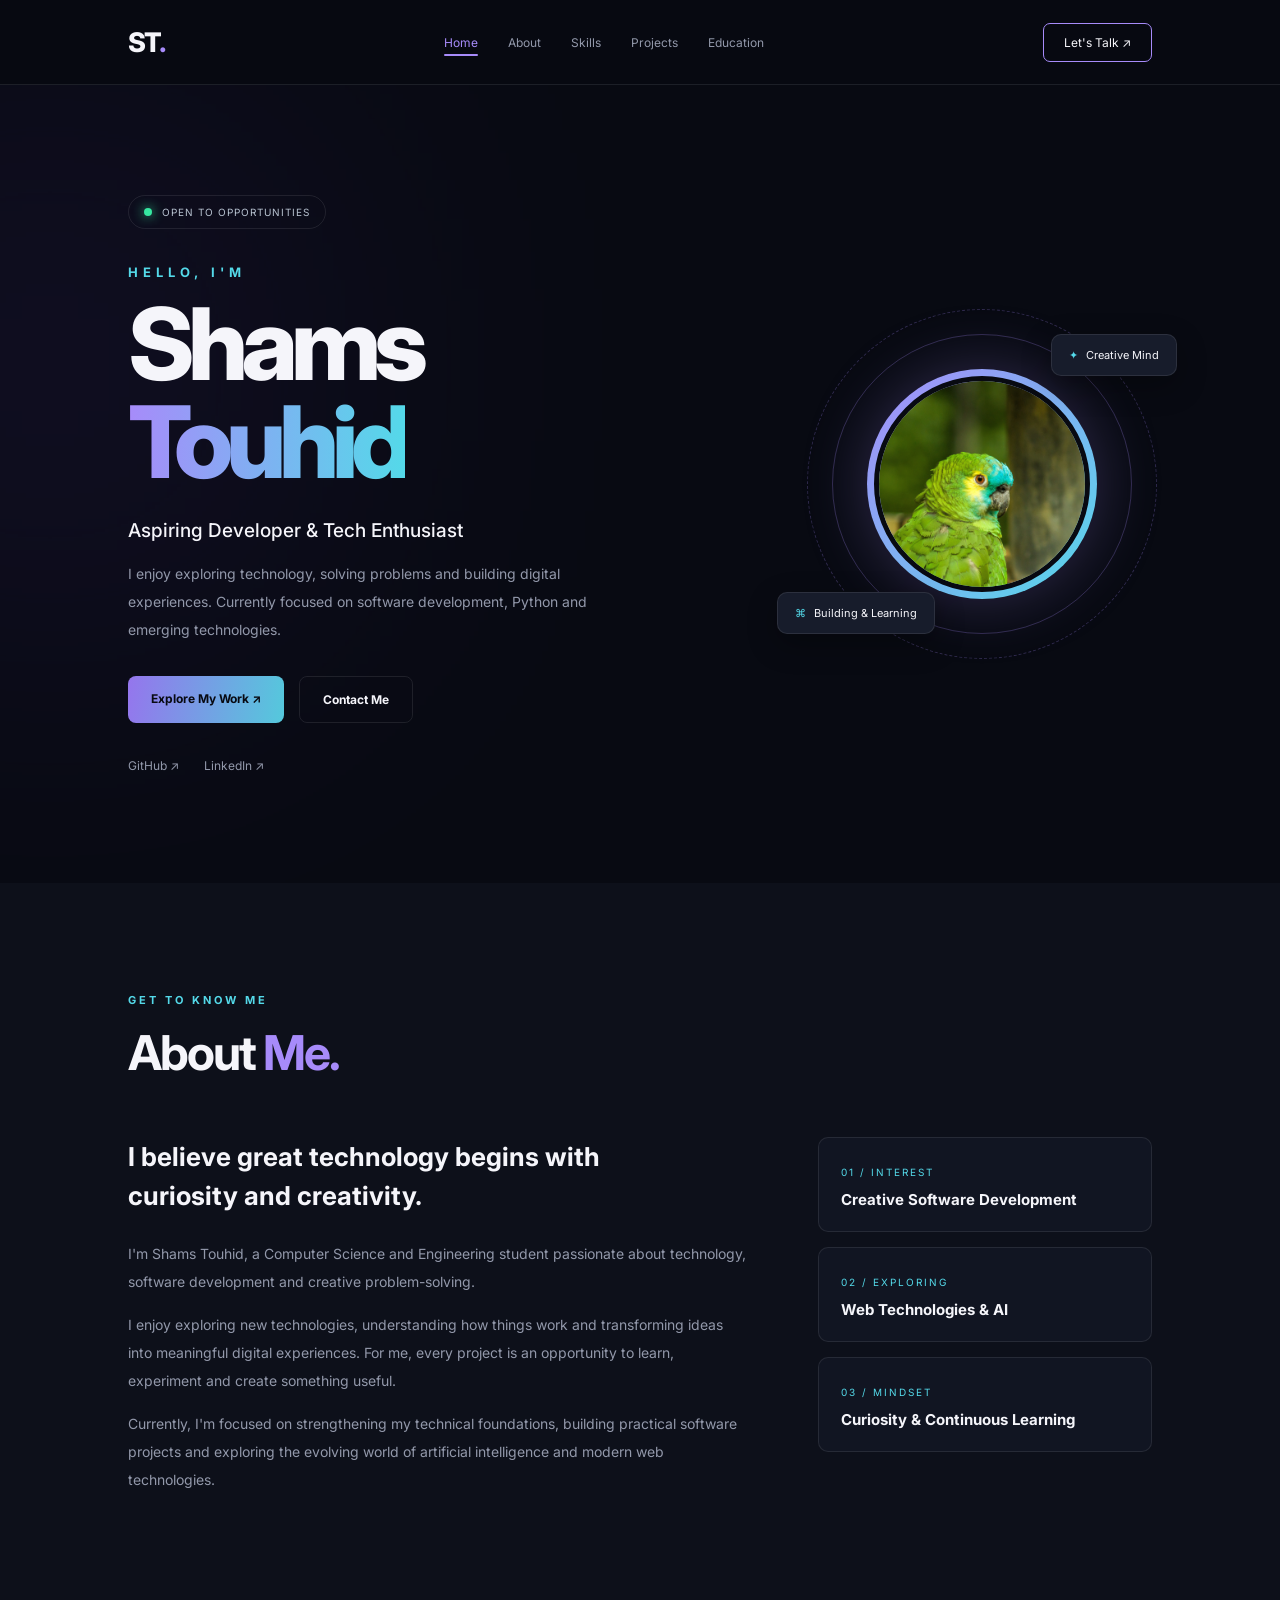
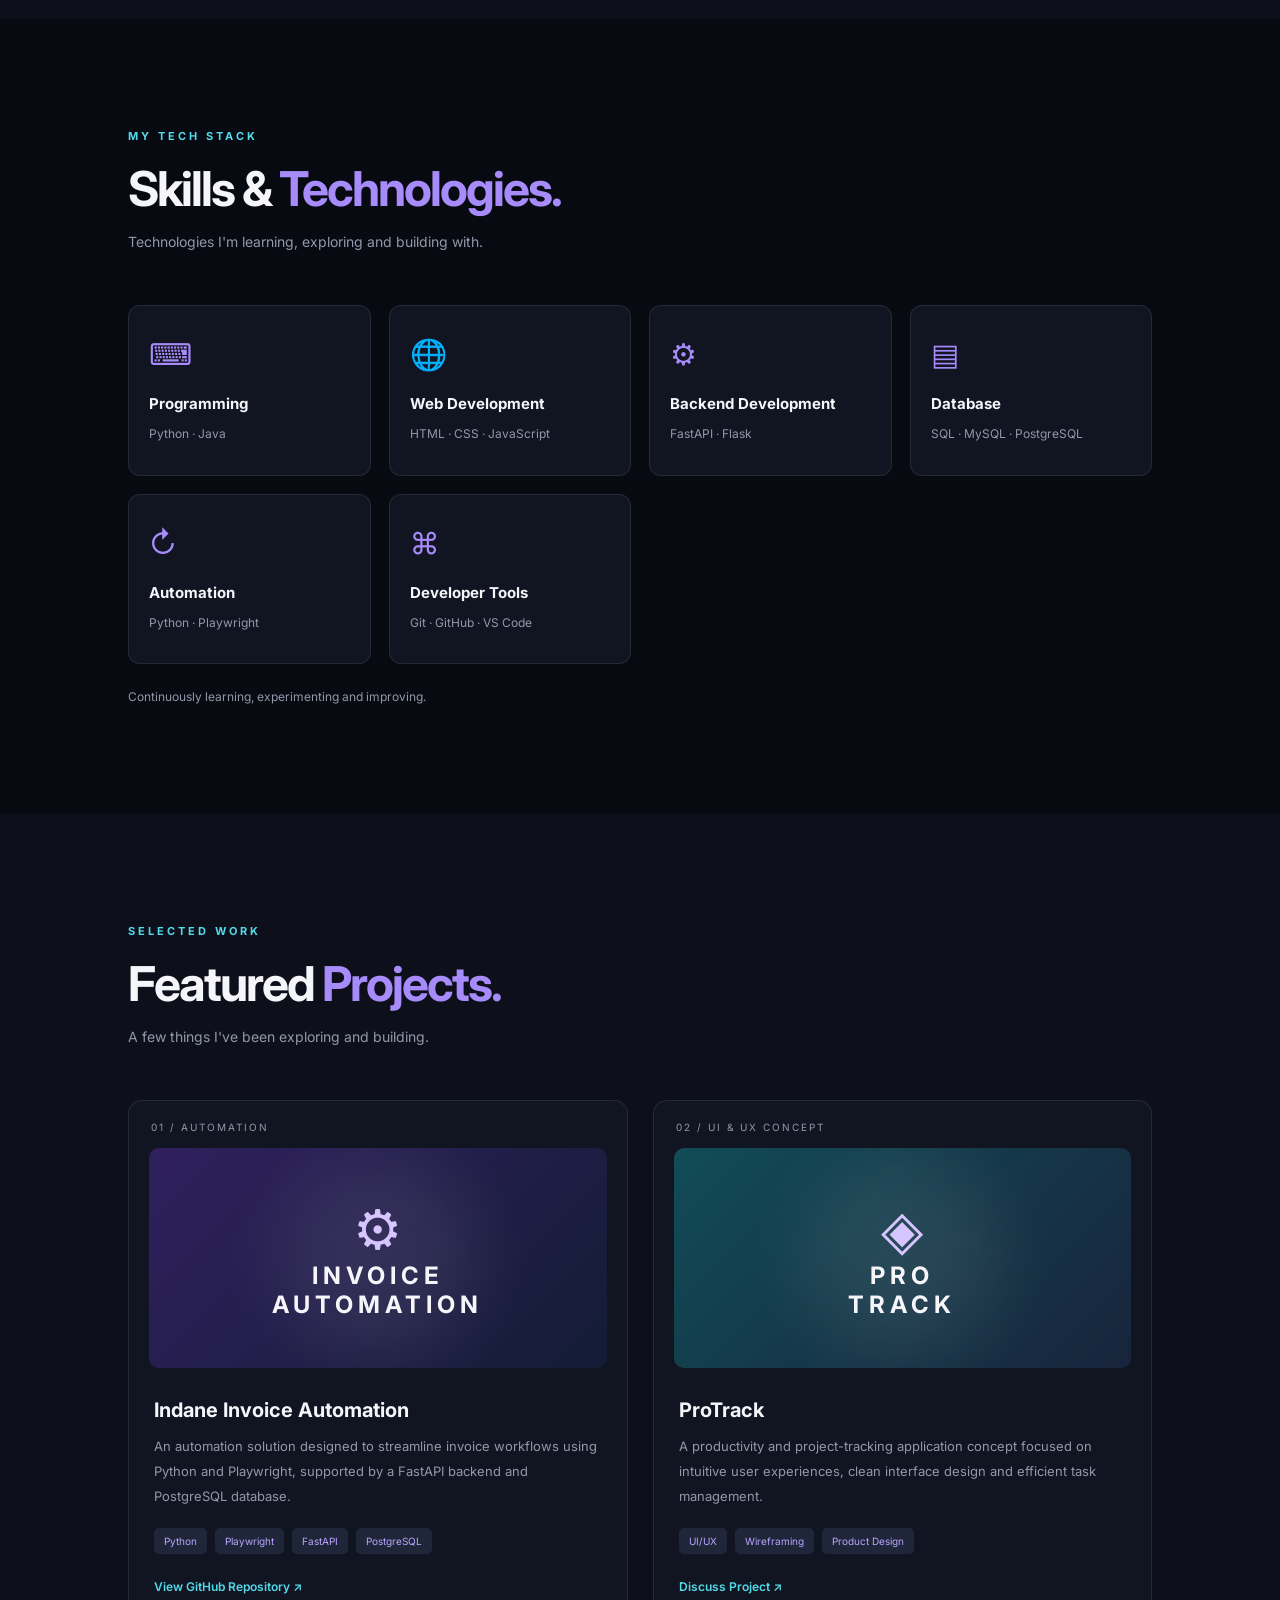
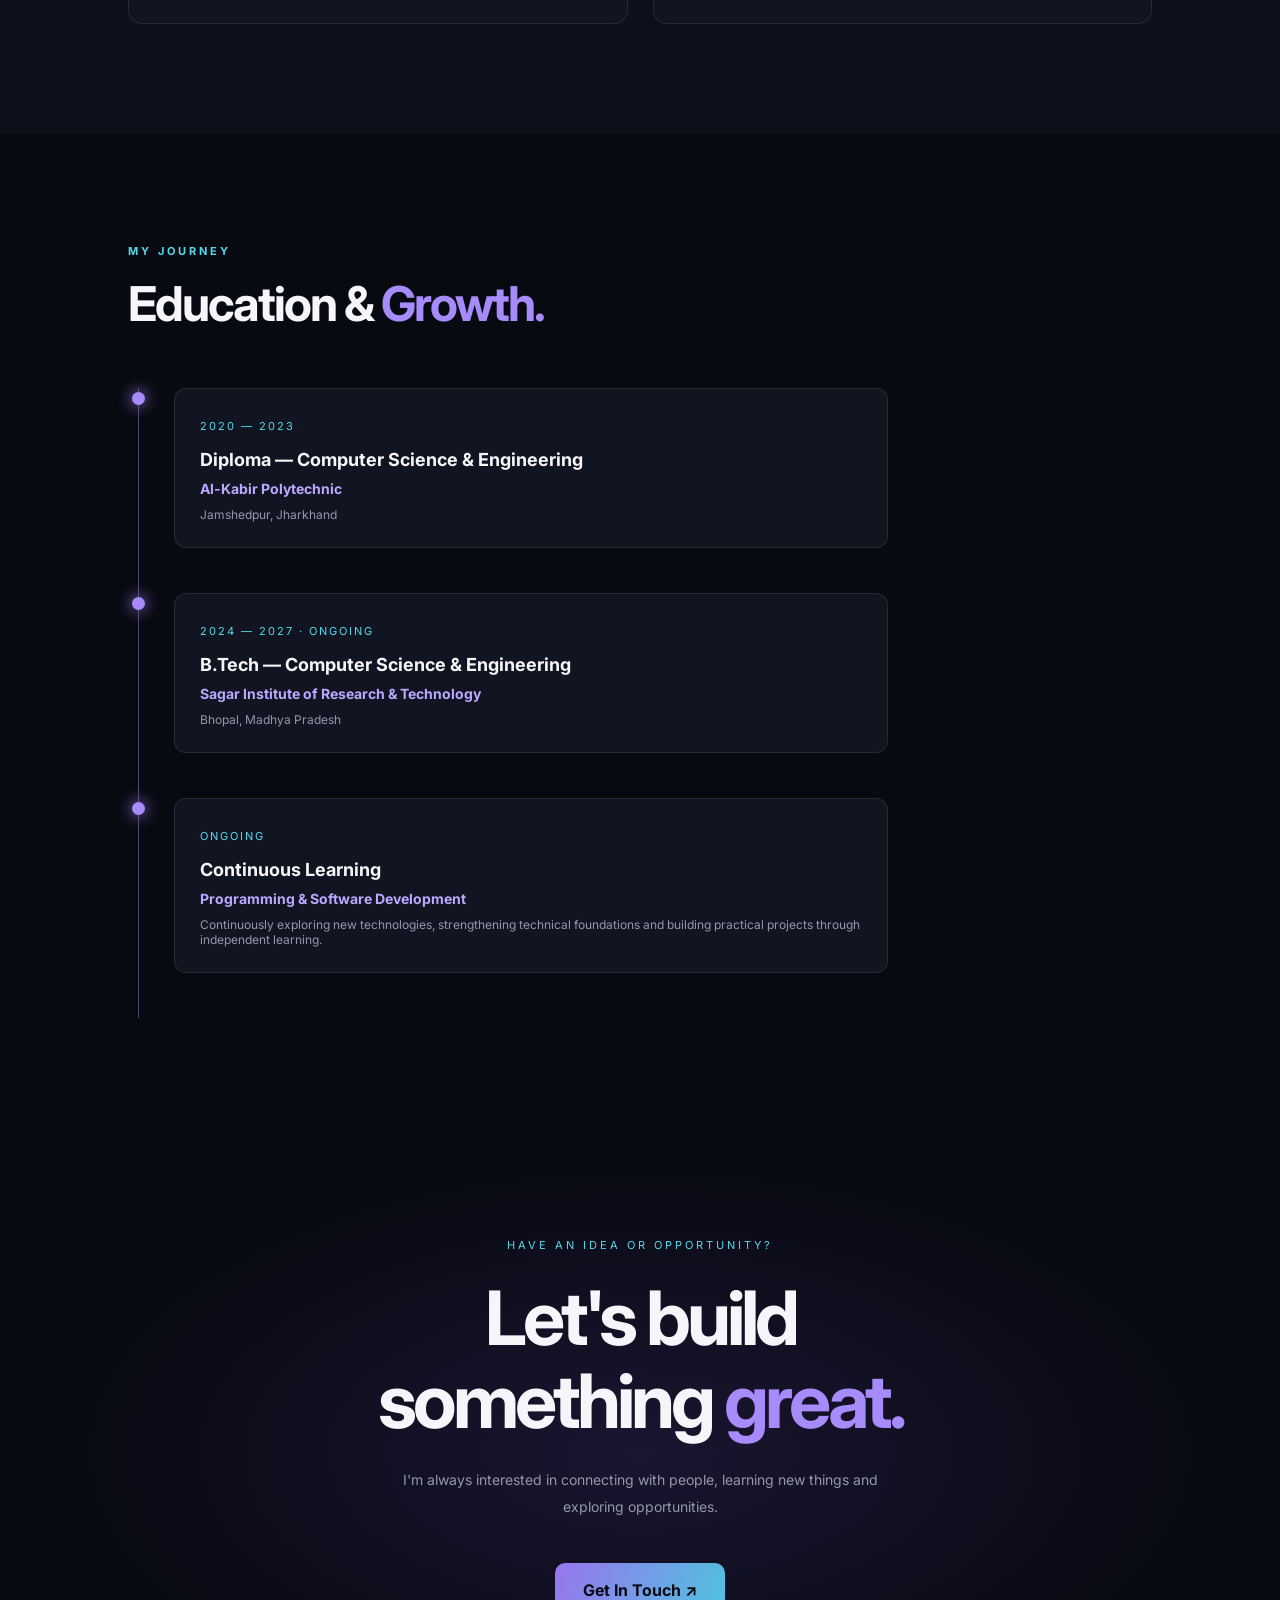
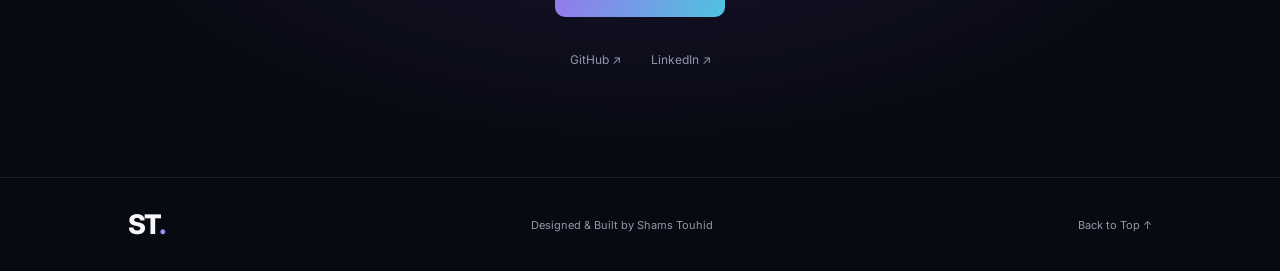
==== index.html @ febd70b3 "Initial portfolio website" ====
<!DOCTYPE html>
<html lang="en">

<head>
    <!-- Character Encoding & Responsive Design -->
    <meta charset="UTF-8">
    <meta name="viewport" content="width=device-width, initial-scale=1.0">

    <!-- SEO Metadata -->
    <title>Shams Touhid | Creative Developer & Software Enthusiast</title>

    <meta name="description"
        content="Explore the portfolio of Shams Touhid, a Computer Science and Engineering student passionate about creative development, software engineering, web technologies and emerging technologies.">

    <meta name="author" content="Shams Touhid">

    <meta name="keywords"
        content="Shams Touhid, Creative Developer, Software Developer, Web Development, Python, Java, Portfolio">

    <meta name="robots" content="index, follow">

    <!-- Open Graph Metadata -->
    <meta property="og:type" content="website">
    <meta property="og:title" content="Shams Touhid | Creative Developer">
    <meta property="og:description"
        content="Explore my projects, technical skills and journey in software development.">
    <meta property="og:image" content="https://YOUR-DOMAIN.com/Social-preview.png">
    <meta property="og:image:width" content="1200">
    <meta property="og:image:height" content="630">
    <meta property="og:image:alt" content="Shams Touhid - Developer Portfolio">
    <!-- CSS Stylesheets -->
    <link rel="stylesheet" href="Style.css">
    <link rel="stylesheet" href="portfolio-fixes.css">

    <!-- Google Fonts -->
    <link rel="preconnect" href="https://fonts.googleapis.com">
    <link rel="preconnect" href="https://fonts.gstatic.com" crossorigin>

    <link
        href="https://fonts.googleapis.com/css2?family=Inter:wght@400;500;600;700;800&display=swap"
        rel="stylesheet">

</head>

<body>

    <!-- ============================= -->
    <!-- NAVIGATION HEADER -->
    <!-- ============================= -->

    <header class="navbar">

        <a href="#home" class="logo">ST<span>.</span></a>

        <button
            type="button"
            class="menu-toggle"
            id="menuToggle"
            aria-label="Open navigation"
            aria-expanded="false"
            aria-controls="mainNav">

            <span></span>
            <span></span>
            <span></span>

        </button>

        <nav id="mainNav" aria-label="Main navigation">

            <a href="#home">Home</a>
            <a href="#about">About</a>
            <a href="#skills">Skills</a>
            <a href="#projects">Projects</a>
            <a href="#education">Education</a>

        </nav>

        <a href="#contact" class="nav-contact">
            Let's Talk ↗
        </a>

    </header>


    <!-- ============================= -->
    <!-- MAIN CONTENT -->
    <!-- ============================= -->

    <main id="main-content">


        <!-- ============================= -->
        <!-- HERO SECTION -->
        <!-- ============================= -->

        <section id="home" class="hero section">

            <div class="hero-content">

                <div class="availability">
                    <span></span>
                    OPEN TO OPPORTUNITIES
                </div>

                <p class="intro">HELLO, I'M</p>

                <h1>
                    Shams<br>
                    <span>Touhid</span>
                </h1>

                <h2>
                    Aspiring Developer & Tech Enthusiast
                </h2>

                <p class="hero-description">
                    I enjoy exploring technology, solving problems
                    and building digital experiences. Currently
                    focused on software development, Python and
                    emerging technologies.
                </p>

                <div class="hero-buttons">

                    <a href="#projects" class="btn primary">
                        Explore My Work ↗
                    </a>

                    <a href="#contact" class="btn secondary">
                        Contact Me
                    </a>

                </div>

                <div class="social-text">

                    <a
                        href="https://github.com/Touhid971"
                        target="_blank"
                        rel="noopener noreferrer">

                        GitHub ↗

                    </a>

                    <a
                        href="https://www.linkedin.com/in/shams-touhid071/"
                        target="_blank"
                        rel="noopener noreferrer">

                        LinkedIn ↗

                    </a>

                </div>

            </div>


            <div class="hero-visual">

                <div class="orbit orbit-one"></div>
                <div class="orbit orbit-two"></div>

                <div class="hero-image">

                    <img
                        src="parrot.jpg"
                        alt="Profile image displayed in Shams Touhid's developer portfolio"
                        width="400"
                        height="400"
                        decoding="async"
                        fetchpriority="high"
                    >


                </div>

                <div class="floating-card card-top">
                    <span>✦</span> Creative Mind
                </div>

                <div class="floating-card card-bottom">
                    <span>⌘</span> Building & Learning
                </div>

            </div>

        </section>


        <!-- ============================= -->
        <!-- ABOUT SECTION -->
        <!-- ============================= -->

        <section id="about" class="section about">

            <div class="section-heading reveal">

                <p>GET TO KNOW ME</p>

                <h2>About <span>Me.</span></h2>

            </div>


            <div class="about-grid">

                <div class="about-main reveal">

                    <h3>
                        I believe great technology begins
                        with curiosity and creativity.
                    </h3>

                    <p>
                        I'm Shams Touhid, a Computer Science and
                        Engineering student passionate about
                        technology, software development and
                        creative problem-solving.
                    </p>

                    <p>
                        I enjoy exploring new technologies,
                        understanding how things work and
                        transforming ideas into meaningful
                        digital experiences. For me, every
                        project is an opportunity to learn,
                        experiment and create something useful.
                    </p>

                    <p>
                        Currently, I'm focused on strengthening
                        my technical foundations, building
                        practical software projects and exploring
                        the evolving world of artificial
                        intelligence and modern web technologies.
                    </p>

                </div>


                <div class="about-details reveal">

                    <div class="detail-card">

                        <span>01 / INTEREST</span>

                        <h4>Creative Software Development</h4>

                    </div>


                    <div class="detail-card">

                        <span>02 / EXPLORING</span>

                        <h4>Web Technologies & AI</h4>

                    </div>


                    <div class="detail-card">

                        <span>03 / MINDSET</span>

                        <h4>Curiosity & Continuous Learning</h4>

                    </div>

                </div>

            </div>

        </section>


        <!-- ============================= -->
        <!-- SKILLS SECTION -->
        <!-- ============================= -->

        <section id="skills" class="section skills">

            <div class="section-heading reveal">

                <p>MY TECH STACK</p>

                <h2>Skills & <span>Technologies.</span></h2>

                <p class="section-description">
                    Technologies I'm learning, exploring and building with.
                </p>

            </div>


            <div class="skills-grid">

                <!-- Programming -->
                <div class="skill-card reveal">

                    <span class="skill-icon">⌨</span>

                    <h3>Programming</h3>

                    <p>Python · Java</p>

                </div>


                <!-- Web Development -->
                <div class="skill-card reveal">

                    <span class="skill-icon">🌐</span>

                    <h3>Web Development</h3>

                    <p>HTML · CSS · JavaScript</p>

                </div>


                <!-- Backend Development -->
                <div class="skill-card reveal">

                    <span class="skill-icon">⚙</span>

                    <h3>Backend Development</h3>

                    <p>FastAPI · Flask</p>

                </div>


                <!-- Database -->
                <div class="skill-card reveal">

                    <span class="skill-icon">▤</span>

                    <h3>Database</h3>

                    <p>SQL · MySQL · PostgreSQL</p>

                </div>


                <!-- Automation -->
                <div class="skill-card reveal">

                    <span class="skill-icon">↻</span>

                    <h3>Automation</h3>

                    <p>Python · Playwright</p>

                </div>


                <!-- Developer Tools -->
                <div class="skill-card reveal">

                    <span class="skill-icon">⌘</span>

                    <h3>Developer Tools</h3>

                    <p>Git · GitHub · VS Code</p>

                </div>

            </div>


            <p class="skills-note">
                Continuously learning, experimenting and improving.
            </p>

        </section>


        <!-- ============================= -->
        <!-- PROJECTS SECTION -->
        <!-- ============================= -->

        <section id="projects" class="section projects">

            <div class="section-heading reveal">

                <p>SELECTED WORK</p>

                <h2>Featured <span>Projects.</span></h2>

                <p class="section-description">
                    A few things I've been exploring and building.
                </p>

            </div>


            <div class="projects-grid">

                <!-- Project One: Indane Invoice Automation -->
                <article class="project-card reveal">

                    <div class="project-number">
                        01 / AUTOMATION
                    </div>

                    <div class="project-visual project-one">

                        <span class="project-symbol">⚙</span>

                        <h3>
                            INVOICE<br>
                            AUTOMATION
                        </h3>

                    </div>


                    <div class="project-info">

                        <h3>Indane Invoice Automation</h3>

                        <p>
                            An automation solution designed to streamline
                            invoice workflows using Python and Playwright,
                            supported by a FastAPI backend and PostgreSQL
                            database.
                        </p>

                        <div class="tags">

                            <span>Python</span>
                            <span>Playwright</span>
                            <span>FastAPI</span>
                            <span>PostgreSQL</span>

                        </div>

                        <a
                            href="https://github.com/Touhid971/indane-invoice-automation-v2"
                            target="_blank"
                            rel="noopener noreferrer"
                            class="project-link">

                            View GitHub Repository ↗

                        </a>

                    </div>

                </article>


                <!-- Project Two: ProTrack -->
                <article class="project-card reveal">

                    <div class="project-number">
                        02 / UI & UX CONCEPT
                    </div>

                    <div class="project-visual project-two">

                        <span class="project-symbol">◈</span>

                        <h3>
                            PRO<br>
                            TRACK
                        </h3>

                    </div>


                    <div class="project-info">

                        <h3>ProTrack</h3>

                        <p>
                            A productivity and project-tracking application
                            concept focused on intuitive user experiences,
                            clean interface design and efficient task
                            management.
                        </p>

                        <div class="tags">

                            <span>UI/UX</span>
                            <span>Wireframing</span>
                            <span>Product Design</span>

                        </div>

                        <a href="#contact" class="project-link">
                            Discuss Project ↗
                        </a>

                    </div>

                </article>

            </div>

        </section>


        <!-- ============================= -->
        <!-- EDUCATION SECTION -->
        <!-- ============================= -->

        <section id="education" class="section education">

            <div class="section-heading reveal">

                <p>MY JOURNEY</p>

                <h2>Education & <span>Growth.</span></h2>

            </div>


            <div class="timeline">

                <!-- Diploma -->
                <div class="timeline-item reveal">

                    <div class="timeline-dot"></div>

                    <div class="timeline-content">

                        <span>2020 — 2023</span>

                        <h3>
                            Diploma — Computer Science & Engineering
                        </h3>

                        <h4>Al-Kabir Polytechnic</h4>

                        <p>Jamshedpur, Jharkhand</p>

                    </div>

                </div>


                <!-- Bachelor's Degree -->
                <div class="timeline-item reveal">

                    <div class="timeline-dot"></div>

                    <div class="timeline-content">

                        <span>2024 — 2027 · ONGOING</span>

                        <h3>
                            B.Tech — Computer Science & Engineering
                        </h3>

                        <h4>
                            Sagar Institute of Research & Technology
                        </h4>

                        <p>Bhopal, Madhya Pradesh</p>

                    </div>

                </div>


                <!-- Continuous Learning -->
                <div class="timeline-item reveal">

                    <div class="timeline-dot"></div>

                    <div class="timeline-content">

                        <span>ONGOING</span>

                        <h3>Continuous Learning</h3>

                        <h4>Programming & Software Development</h4>

                        <p>
                            Continuously exploring new technologies,
                            strengthening technical foundations and
                            building practical projects through
                            independent learning.
                        </p>

                    </div>

                </div>

            </div>

        </section>


        <!-- ============================= -->
        <!-- CONTACT SECTION -->
        <!-- ============================= -->

        <section id="contact" class="section contact">

            <div class="contact-box reveal">

                <p>HAVE AN IDEA OR OPPORTUNITY?</p>

                <h2>
                    Let's build<br>
                    something <span>great.</span>
                </h2>

                <p class="contact-description">
                    I'm always interested in connecting with
                    people, learning new things and exploring
                    opportunities.
                </p>

                <a
                    href="mailto:touhidshams971@gmail.com"
                    class="btn-primary">

                    Get In Touch ↗

                </a>


                <div class="contact-socials">

                    <a
                        href="https://github.com/Touhid971"
                        target="_blank"
                        rel="noopener noreferrer">

                        GitHub ↗

                    </a>

                    <a
                        href="https://www.linkedin.com/in/shams-touhid071/"
                        target="_blank"
                        rel="noopener noreferrer">

                        LinkedIn ↗

                    </a>

                </div>

            </div>

        </section>

    </main>


    <!-- ============================= -->
    <!-- FOOTER -->
    <!-- ============================= -->

    <footer>

        <a href="#home" class="logo">
            ST<span>.</span>
        </a>

        <p>Designed & Built by Shams Touhid</p>

        <a href="#home">
            Back to Top ↑
        </a>

    </footer>


    <!-- ============================= -->
    <!-- JAVASCRIPT -->
    <!-- ============================= -->

    <script src="script.js" defer></script>

</body>

</html>
---- Style.css ----
/* =========================
   GLOBAL SETTINGS
========================= */

:root {
    --bg: #080a12;
    --card: #111522;
    --purple: #a78bfa;
    --cyan: #54d9e9;
    --white: #f5f5fa;
    --muted: #9298aa;
    --border: rgba(255,255,255,0.09);
}

* {
    margin: 0;
    padding: 0;
    box-sizing: border-box;
}

html {
    scroll-behavior: smooth;
    scroll-padding-top: 90px;
}

body {
    background: var(--bg);
    color: var(--white);
    font-family: 'Inter', sans-serif;
    overflow-x: hidden;
}

a {
    color: inherit;
    text-decoration: none;
}

::selection {
    background: var(--purple);
    color: white;
}

button {
    font: inherit;
}

.section {
    padding: 110px 10%;
    position: relative;
}

.section-heading {
    margin-bottom: 55px;
}

.section-heading > p:first-child {
    color: var(--cyan);
    font-size: 11px;
    font-weight: 700;
    letter-spacing: 3px;
    margin-bottom: 16px;
}

.section-heading h2 {
    font-size: clamp(32px, 5vw, 48px);
    letter-spacing: -2px;
}

.section-heading h2 span,
.contact-box h2 span {
    color: var(--purple);
}

.section-description {
    color: var(--muted);
    margin-top: 15px;
    font-size: 14px;
}


/* =========================
   NAVIGATION
========================= */

.navbar {
    height: 85px;
    padding: 0 10%;
    display: flex;
    justify-content: space-between;
    align-items: center;
    position: sticky;
    top: 0;
    z-index: 100;
    background: rgba(8,10,18,0.85);
    backdrop-filter: blur(20px);
    -webkit-backdrop-filter: blur(20px);
    border-bottom: 1px solid var(--border);
}

.logo {
    font-size: 27px;
    font-weight: 800;
    letter-spacing: -2px;
}

.logo span {
    color: var(--purple);
}

.navbar nav {
    display: flex;
    gap: 30px;
}

.navbar nav a {
    font-size: 12px;
    color: var(--muted);
    transition: 0.3s;
}

.navbar nav a:hover {
    color: var(--purple);
}

.nav-contact {
    padding: 11px 20px;
    border: 1px solid var(--purple);
    border-radius: 7px;
    font-size: 12px;
    transition: 0.3s;
}

.nav-contact:hover {
    background: var(--purple);
    color: #080a12;
}

/* Hamburger button - hidden on desktop */

.menu-toggle {
    display: none;
    color: var(--white);
}


/* =========================
   HERO
========================= */

.hero {
    min-height: 650px;
    display: flex;
    align-items: center;
    justify-content: space-between;
    gap: 60px;
    overflow: hidden;
}

.hero::before {
    content: "";
    position: absolute;
    width: 400px;
    height: 400px;
    background: #6038b7;
    filter: blur(180px);
    opacity: 0.2;
    top: 10%;
    left: -150px;
    pointer-events: none;
}

.hero-content {
    max-width: 580px;
    position: relative;
    z-index: 2;
    animation: slideIn 1s ease both;
}

.availability {
    display: inline-flex;
    align-items: center;
    gap: 10px;
    padding: 10px 15px;
    border: 1px solid var(--border);
    border-radius: 30px;
    color: #b8c3d1;
    font-size: 10px;
    letter-spacing: 1px;
    margin-bottom: 35px;
}

.availability span {
    height: 8px;
    width: 8px;
    background: #36e7a1;
    border-radius: 50%;
    box-shadow: 0 0 12px #36e7a1;
    animation: pulse 1.5s infinite;
}

.intro {
    color: var(--cyan);
    letter-spacing: 5px;
    font-size: 13px;
    font-weight: 700;
    margin-bottom: 15px;
}

.hero h1 {
    font-size: clamp(65px, 9vw, 100px);
    line-height: 0.98;
    letter-spacing: -7px;
    font-weight: 800;
}

.hero h1 span {
    background: linear-gradient(90deg, #a78bfa, #54d9e9);
    background-clip: text;
    -webkit-background-clip: text;
    color: transparent;
}

.hero h2 {
    margin-top: 28px;
    font-size: 19px;
    font-weight: 500;
}

.hero-description {
    max-width: 470px;
    color: var(--muted);
    font-size: 14px;
    line-height: 2;
    margin-top: 18px;
}

.hero-buttons {
    display: flex;
    gap: 15px;
    margin-top: 32px;
    flex-wrap: wrap;
}

.btn {
    display: inline-block;
    padding: 15px 23px;
    border-radius: 8px;
    font-size: 12px;
    font-weight: 700;
    transition: 0.3s;
}

.primary {
    background: linear-gradient(100deg, #9575ed, #54c9dc);
    color: #080a12;
}

.primary:hover {
    transform: translateY(-5px);
    box-shadow: 0 12px 30px rgba(167,139,250,0.25);
}

.secondary {
    border: 1px solid var(--border);
}

.secondary:hover {
    border-color: var(--purple);
    color: var(--purple);
    transform: translateY(-5px);
}

.social-text {
    display: flex;
    gap: 25px;
    margin-top: 35px;
}

.social-text a {
    font-size: 12px;
    color: var(--muted);
    transition: 0.3s;
}

.social-text a:hover {
    color: var(--cyan);
}


/* =========================
   HERO IMAGE
========================= */

.hero-visual {
    width: 340px;
    height: 340px;
    position: relative;
    flex-shrink: 0;
    display: flex;
    justify-content: center;
    align-items: center;
    animation: fadeIn 1.5s ease;
}

.hero-image {
    width: 230px;
    height: 230px;
    padding: 7px;
    border-radius: 50%;
    background: linear-gradient(135deg, var(--purple), var(--cyan));
    box-shadow: 0 0 65px rgba(167,139,250,0.25);
    animation: float 4s ease-in-out infinite;
    z-index: 2;
}

.hero-image img {
    height: 100%;
    width: 100%;
    border-radius: 50%;
    object-fit: cover;
    border: 5px solid var(--bg);
}

.orbit {
    position: absolute;
    border: 1px solid rgba(167,139,250,0.25);
    border-radius: 50%;
}

.orbit-one {
    width: 300px;
    height: 300px;
    animation: rotate 15s linear infinite;
}

.orbit-two {
    width: 350px;
    height: 350px;
    border-style: dashed;
    animation: rotate 25s linear infinite reverse;
}

.floating-card {
    position: absolute;
    padding: 13px 17px;
    border-radius: 10px;
    background: #171c2b;
    border: 1px solid var(--border);
    font-size: 11px;
    box-shadow: 0 10px 30px rgba(0,0,0,0.3);
    z-index: 3;
}

.floating-card span {
    color: var(--cyan);
    margin-right: 5px;
}

.card-top {
    top: 20px;
    right: -25px;
}

.card-bottom {
    bottom: 20px;
    left: -35px;
}


/* =========================
   ABOUT
========================= */

.about {
    background: #0d101a;
}

.about-grid {
    display: grid;
    grid-template-columns: 1.3fr 0.7fr;
    gap: 70px;
}

.about-main h3 {
    font-size: 26px;
    line-height: 1.5;
    margin-bottom: 25px;
    max-width: 570px;
}

.about-main p {
    color: var(--muted);
    font-size: 14px;
    line-height: 2;
    margin-bottom: 15px;
}

.about-details {
    display: flex;
    flex-direction: column;
    gap: 15px;
}

.detail-card {
    padding: 22px;
    background: var(--card);
    border: 1px solid var(--border);
    border-radius: 10px;
    transition: 0.3s;
}

.detail-card:hover {
    transform: translateX(8px);
    border-color: var(--purple);
}

.detail-card span {
    color: var(--cyan);
    font-size: 10px;
    letter-spacing: 2px;
}

.detail-card h4 {
    margin-top: 10px;
    font-size: 15px;
}


/* =========================
   SKILLS
========================= */

.skills-grid {
    display: grid;
    grid-template-columns: repeat(4, 1fr);
    gap: 18px;
}

.skill-card {
    padding: 30px 20px;
    background: var(--card);
    border: 1px solid var(--border);
    border-radius: 12px;
    transition: 0.35s;
}

.skill-card:hover {
    transform: translateY(-8px);
    border-color: var(--purple);
    box-shadow: 0 15px 35px rgba(0,0,0,0.2);
}

.skill-icon {
    font-size: 30px;
    color: var(--purple);
}

.skill-card h3 {
    font-size: 15px;
    margin-top: 22px;
}

.skill-card p {
    color: var(--muted);
    font-size: 12px;
    margin-top: 10px;
    line-height: 1.8;
}

.skills-note {
    color: var(--muted);
    font-size: 12px;
    margin-top: 25px;
}


/* =========================
   PROJECTS
========================= */

.projects {
    background: #0d101a;
}

.projects-grid {
    display: grid;
    grid-template-columns: repeat(2, 1fr);
    gap: 25px;
}

.project-card {
    overflow: hidden;
    background: var(--card);
    border: 1px solid var(--border);
    border-radius: 14px;
    transition: 0.35s;
}

.project-card:hover {
    transform: translateY(-8px);
    border-color: var(--purple);
}

.project-number {
    color: var(--muted);
    font-size: 10px;
    letter-spacing: 2px;
    padding: 20px 22px 0;
}

.project-visual {
    min-height: 220px;
    margin: 15px 20px;
    border-radius: 10px;
    display: flex;
    flex-direction: column;
    justify-content: center;
    align-items: center;
    position: relative;
    overflow: hidden;
}

.project-one {
    background: linear-gradient(135deg, #30205e, #131c35);
}

.project-two {
    background: linear-gradient(135deg, #114c56, #18243b);
}

.project-visual::before {
    content: "";
    position: absolute;
    width: 200px;
    height: 200px;
    border-radius: 50%;
    background: rgba(255,255,255,0.08);
    filter: blur(35px);
}

.project-symbol {
    font-size: 55px;
    color: #d6c5ff;
    z-index: 1;
}

.project-visual h3 {
    font-size: 24px;
    letter-spacing: 5px;
    line-height: 1.2;
    text-align: center;
    z-index: 1;
}

.project-info {
    padding: 15px 25px 28px;
}

.project-info h3 {
    font-size: 20px;
}

.project-info p {
    color: var(--muted);
    font-size: 13px;
    line-height: 1.9;
    margin-top: 12px;
}

.tags {
    display: flex;
    flex-wrap: wrap;
    gap: 8px;
    margin-top: 20px;
}

.tags span {
    padding: 7px 10px;
    background: #20263a;
    color: #b9a5ff;
    border-radius: 5px;
    font-size: 10px;
}

.project-link {
    display: inline-block;
    color: var(--cyan);
    font-size: 12px;
    margin-top: 25px;
    font-weight: 600;
}

.project-link:hover {
    color: white;
}


/* =========================
   EDUCATION
========================= */

.timeline {
    max-width: 750px;
    margin-left: 10px;
    border-left: 1px solid #4c4371;
}

.timeline-item {
    position: relative;
    padding: 0 0 45px 35px;
}

.timeline-dot {
    position: absolute;
    left: -7px;
    top: 4px;
    width: 13px;
    height: 13px;
    background: var(--purple);
    border-radius: 50%;
    box-shadow: 0 0 15px var(--purple);
}

.timeline-content {
    background: var(--card);
    border: 1px solid var(--border);
    border-radius: 12px;
    padding: 25px;
}

.timeline-content span {
    color: var(--cyan);
    font-size: 11px;
    letter-spacing: 2px;
}

.timeline-content h3 {
    margin-top: 15px;
    font-size: 18px;
}

.timeline-content h4 {
    margin-top: 10px;
    color: #bca8ff;
    font-size: 14px;
}

.timeline-content p {
    color: var(--muted);
    font-size: 12px;
    margin-top: 10px;
}


/* =========================
   CONTACT
========================= */

.contact {
    background:
        radial-gradient(
            ellipse at center,
            rgba(106,70,190,0.18),
            transparent 65%
        );
    text-align: center;
}

.contact-box {
    max-width: 700px;
    margin: auto;
}

.contact-box > p:first-child {
    color: var(--cyan);
    font-size: 11px;
    letter-spacing: 3px;
    margin-bottom: 25px;
}

.contact-box h2 {
    font-size: clamp(45px, 7vw, 75px);
    line-height: 1.1;
    letter-spacing: -4px;
}

.contact-description {
    color: var(--muted);
    font-size: 14px;
    line-height: 1.9;
    max-width: 480px;
    margin: 25px auto;
}

.contact-socials {
    display: flex;
    justify-content: center;
    gap: 30px;
    margin-top: 35px;
}

.contact-socials a {
    font-size: 12px;
    color: var(--muted);
}

.contact-socials a:hover {
    color: var(--cyan);
}


/* =========================
   FOOTER
========================= */

footer {
    padding: 30px 10%;
    border-top: 1px solid var(--border);
    display: flex;
    justify-content: space-between;
    align-items: center;
    gap: 15px;
}

footer p,
footer > a:last-child {
    font-size: 11px;
    color: var(--muted);
}

footer > a:last-child:hover {
    color: var(--purple);
}


/* =========================
   ANIMATIONS
========================= */

@keyframes slideIn {
    from {
        opacity: 0;
        transform: translateX(-40px);
    }

    to {
        opacity: 1;
        transform: translateX(0);
    }
}

@keyframes fadeIn {
    from {
        opacity: 0;
        transform: scale(0.8);
    }

    to {
        opacity: 1;
        transform: scale(1);
    }
}

@keyframes float {
    0%, 100% {
        transform: translateY(0);
    }

    50% {
        transform: translateY(-15px);
    }
}

@keyframes rotate {
    from {
        transform: rotate(0deg);
    }

    to {
        transform: rotate(360deg);
    }
}

@keyframes pulse {
    50% {
        opacity: 0.4;
        box-shadow: 0 0 3px #36e7a1;
    }
}


/* =========================
   SCROLL REVEAL
========================= */

.reveal {
    opacity: 0;
    transform: translateY(25px);
    transition: opacity 0.7s ease, transform 0.7s ease;
}

.reveal.visible {
    opacity: 1;
    transform: translateY(0);
}


/* =========================
   RESPONSIVE DESIGN
========================= */

@media (max-width: 1000px) {

    .section {
        padding: 90px 7%;
    }

    .navbar {
        padding: 0 7%;
    }

    .hero {
        gap: 25px;
    }

    .hero-visual {
        transform: scale(0.85);
    }

    .skills-grid {
        grid-template-columns: repeat(2, 1fr);
    }

    .about-grid {
        gap: 40px;
    }
}


/* =========================
   TABLET AND MOBILE
========================= */

@media (max-width: 700px) {

    .navbar {
        position: sticky;
        height: 75px;
        min-height: 75px;
        padding: 0 6%;
        flex-wrap: nowrap;
        gap: 12px;
    }

    .logo {
        margin-right: auto;
    }

    /* Hamburger button */

    .menu-toggle {
        order: 2;
        display: flex;
        width: 42px;
        height: 42px;
        padding: 9px;
        flex-direction: column;
        justify-content: center;
        align-items: center;
        gap: 5px;
        border: 1px solid var(--border);
        border-radius: 8px;
        background: var(--card);
        cursor: pointer;
        z-index: 102;
    }

    .menu-toggle span {
        display: block;
        width: 20px;
        height: 2px;
        border-radius: 2px;
        background: var(--white);
        transition: transform 0.3s ease, opacity 0.3s ease;
    }

    /* Hamburger changes into X */

    .menu-toggle.active span:first-child {
        transform: translateY(7px) rotate(45deg);
    }

    .menu-toggle.active span:nth-child(2) {
        opacity: 0;
    }

    .menu-toggle.active span:last-child {
        transform: translateY(-7px) rotate(-45deg);
    }

    /* Mobile navigation dropdown */

    .navbar nav {
        display: none;
        position: absolute;
        top: 100%;
        left: 0;
        right: 0;
        order: 4;
        width: 100%;
        padding: 18px 6% 22px;
        flex-direction: column;
        align-items: stretch;
        gap: 0;
        background: rgba(8, 10, 18, 0.98);
        border-bottom: 1px solid var(--border);
        box-shadow: 0 18px 30px rgba(0, 0, 0, 0.25);
    }

    .navbar nav.open {
        display: flex;
    }

    .navbar nav a {
        display: block;
        padding: 13px 4px;
        font-size: 13px;
        border-bottom: 1px solid var(--border);
    }

    .navbar nav a:last-child {
        border-bottom: 0;
    }

    .nav-contact {
        order: 3;
        padding: 9px 13px;
        font-size: 11px;
        white-space: nowrap;
    }

    .section {
        padding: 75px 7%;
    }

    .hero {
        flex-direction: column-reverse;
        text-align: center;
        padding-top: 65px;
        gap: 40px;
    }

    .hero-visual {
        transform: scale(0.85);
        margin: -15px 0;
    }

    .hero-buttons,
    .social-text {
        justify-content: center;
    }

    .hero-description {
        margin-left: auto;
        margin-right: auto;
    }

    .hero h1 {
        font-size: 68px;
        letter-spacing: -4px;
    }

    .about-grid {
        grid-template-columns: 1fr;
        gap: 35px;
    }

    .projects-grid {
        grid-template-columns: 1fr;
    }

    .contact-box h2 {
        letter-spacing: -2px;
    }

    footer {
        flex-direction: column;
        text-align: center;
    }
}


/* =========================
   SMALL MOBILE
========================= */

@media (max-width: 400px) {

    .hero-visual {
        transform: scale(0.72);
        margin: -35px 0;
    }

    .hero h1 {
        font-size: 58px;
    }

    .skills-grid {
        grid-template-columns: 1fr;
    }

    .hero-buttons .btn {
        padding: 13px 15px;
    }

    .nav-contact {
        padding: 8px 10px;
        font-size: 10px;
    }
}


/* =========================
   ACCESSIBILITY
========================= */

a:focus-visible,
button:focus-visible {
    outline: 2px solid var(--cyan);
    outline-offset: 4px;
}


/* =========================
   REDUCED MOTION
========================= */

@media (prefers-reduced-motion: reduce) {

    *,
    *::before,
    *::after {
        animation: none !important;
        transition: none !important;
        scroll-behavior: auto !important;
    }

    .reveal {
        opacity: 1;
        transform: none;
    }
}



/* =========================
   NAVIGATION CLICK FIX
========================= */

header.navbar {
    position: sticky;
    top: 0;
    z-index: 1000;
    isolation: isolate;
}

header.navbar nav {
    position: relative;
    z-index: 1001;
}

header.navbar nav a,
header.navbar > a,
header.navbar button {
    position: relative;
    pointer-events: auto;
    touch-action: manipulation;
    cursor: pointer;
}

/* Keep mobile dropdown above page content */

@media (max-width: 700px) {

    header.navbar nav {
        position: absolute;
        z-index: 1001;
    }

    header.navbar nav.open {
        display: flex;
    }

}
---- portfolio-fixes.css ----
/* =========================================
   PORTFOLIO FIXES
   Shams Touhid
   Optimized Version
========================================= */


/* =========================================
   1. GLOBAL FIXES
========================================= */

html {
    scroll-behavior: smooth;
    scroll-padding-top: 90px;
}

body {
    overflow-x: hidden;
}

img {
    max-width: 100%;
    height: auto;
}

a,
button {
    -webkit-tap-highlight-color: transparent;
    touch-action: manipulation;
}


/* =========================================
   2. NAVIGATION
========================================= */

.navbar {
    position: sticky;
    top: 0;
    z-index: 1000;
    isolation: isolate;
}

.navbar nav {
    position: relative;
    z-index: 1001;
}

.navbar nav a,
.navbar > a,
.navbar button {
    cursor: pointer;
    pointer-events: auto;
}


/* =========================================
   3. HAMBURGER MENU
========================================= */

.menu-toggle {
    display: none;
    width: 42px;
    height: 42px;
    padding: 9px;
    background: #111522;
    border: 1px solid rgba(255,255,255,0.15);
    border-radius: 8px;
    cursor: pointer;
    z-index: 1002;
    appearance: none;
    -webkit-appearance: none;
}

.menu-toggle span {
    display: block;
    width: 20px;
    height: 2px;
    margin: 0;
    background: #ffffff;
    border-radius: 2px;
    transition: transform 0.3s ease, opacity 0.3s ease;
    pointer-events: none;
}

/* Hamburger to cross */

.menu-toggle.active span:nth-child(1) {
    transform: translateY(7px) rotate(45deg);
}

.menu-toggle.active span:nth-child(2) {
    opacity: 0;
}

.menu-toggle.active span:nth-child(3) {
    transform: translateY(-7px) rotate(-45deg);
}


/* =========================================
   4. SCROLL REVEAL
========================================= */

.reveal {
    opacity: 0;
    transform: translateY(28px);
    transition: opacity 0.7s ease, transform 0.7s ease;
}

.reveal.visible {
    opacity: 1;
    transform: translateY(0);
}


/* =========================================
   5. TABLET RESPONSIVE
========================================= */

@media (max-width: 1000px) {

    .section,
    .navbar {
        padding-left: 7%;
        padding-right: 7%;
    }

    .about-grid {
        gap: 40px;
    }
}


/* =========================================
   6. MOBILE RESPONSIVE
========================================= */

@media (max-width: 700px) {

    /* Header */

    .navbar {
        height: 75px;
        min-height: 75px;
        padding: 0 6%;
        display: flex;
        flex-wrap: nowrap;
        justify-content: space-between;
        align-items: center;
        gap: 12px;
    }

    .logo {
        margin-right: auto;
        flex-shrink: 0;
    }


    /* Hamburger button */

    .navbar .menu-toggle {
        display: flex;
        flex-direction: column;
        justify-content: center;
        align-items: center;
        gap: 5px;
        flex-shrink: 0;
        order: 2;
        position: relative;
        z-index: 1002;
        pointer-events: auto;
        touch-action: manipulation;
    }

    .navbar .menu-toggle span {
        display: block;
        width: 20px;
        height: 2px;
        background: #ffffff;
        opacity: 1;
    }


    /* Contact button */

    .nav-contact {
        order: 3;
        padding: 9px 12px;
        font-size: 11px;
        white-space: nowrap;
        flex-shrink: 0;
    }


    /* Mobile dropdown */

    .navbar nav {
        display: none;
        position: absolute;
        top: 100%;
        left: 0;
        right: 0;
        width: 100%;
        padding: 15px 6% 20px;
        flex-direction: column;
        align-items: stretch;
        justify-content: flex-start;
        gap: 0;
        background: #080a12;
        border-bottom: 1px solid var(--border);
        box-shadow: 0 15px 25px rgba(0,0,0,0.3);
        z-index: 1001;
        pointer-events: auto;
    }

    .navbar nav.open {
        display: flex;
    }

    .navbar nav a {
        display: block;
        width: 100%;
        padding: 14px 5px;
        font-size: 13px;
        border-bottom: 1px solid var(--border);
        pointer-events: auto;
        touch-action: manipulation;
    }

    .navbar nav a:last-child {
        border-bottom: none;
    }


    /* General sections */

    .section {
        width: 100%;
        max-width: 100%;
        padding: 75px 7%;
    }


    /* Hero */

    .hero {
        min-height: auto;
        width: 100%;
        padding-top: 30px;
        padding-bottom: 65px;
        display: flex;
        flex-direction: column-reverse;
        align-items: center;
        justify-content: center;
        gap: 18px;
        text-align: center;
    }

    .hero-content {
        width: 100%;
        max-width: 100%;
    }

    .availability {
        margin-bottom: 25px;
    }

    .hero h1 {
        font-size: clamp(55px, 12vw, 68px);
        letter-spacing: -4px;
        overflow-wrap: break-word;
    }

    .hero h2 {
        font-size: 19px;
        line-height: 1.4;
    }

    .hero-description {
        width: 100%;
        max-width: 470px;
        margin-left: auto;
        margin-right: auto;
        font-size: 14px;
    }

    .hero-buttons,
    .social-text {
        justify-content: center;
        flex-wrap: wrap;
    }


    /* Hero image */

    .hero-visual {
        width: 260px;
        height: 260px;
        flex-shrink: 0;
        transform: scale(0.85);
        margin: -20px 0;
    }

    .hero-image {
        width: 190px;
        height: 190px;
    }

    .orbit-one {
        width: 230px;
        height: 230px;
    }

    .orbit-two {
        width: 255px;
        height: 255px;
    }

    .card-top {
        right: -5px;
    }

    .card-bottom {
        left: -5px;
    }


    /* About */

    .about-grid {
        grid-template-columns: 1fr;
        gap: 35px;
    }

    .about-main h3 {
        font-size: 22px;
    }


    /* Skills */

    .skills-grid {
        grid-template-columns: repeat(2, minmax(0, 1fr));
        gap: 12px;
    }

    .skill-card {
        min-width: 0;
        padding: 22px 15px;
    }


    /* Projects */

    .projects-grid {
        grid-template-columns: 1fr;
    }

    .project-card {
        width: 100%;
        min-width: 0;
    }


    /* Education */

    .timeline-content {
        padding: 20px;
    }


    /* Contact */

    .contact-box h2 {
        font-size: clamp(42px, 10vw, 65px);
        letter-spacing: -2px;
    }

    .contact-socials {
        flex-wrap: wrap;
        gap: 20px;
    }


    /* Footer */

    footer {
        flex-direction: column;
        text-align: center;
        padding: 30px 7%;
    }
}


/* =========================================
   7. SMALL MOBILE DEVICES
========================================= */

@media (max-width: 400px) {

    .navbar {
        padding: 0 4%;
        gap: 8px;
    }

    .logo {
        font-size: 24px;
    }

    .nav-contact {
        padding: 8px 9px;
        font-size: 10px;
    }

    .hero h1 {
        font-size: 55px;
    }

    .hero-visual {
        transform: scale(0.75);
        margin: -35px 0;
    }

    .skills-grid {
        grid-template-columns: 1fr;
    }

    .hero-buttons .btn {
        padding: 13px 15px;
    }
}


/* =========================================
   8. ACCESSIBILITY
========================================= */

a:focus-visible,
button:focus-visible {
    outline: 2px solid var(--cyan);
    outline-offset: 4px;
}


/* =========================================
   9. REDUCED MOTION
========================================= */

@media (prefers-reduced-motion: reduce) {

    *,
    *::before,
    *::after {
        animation: none !important;
        transition: none !important;
        scroll-behavior: auto !important;
    }

    .reveal {
        opacity: 1;
        transform: none;
    }
}


/* ACTIVE NAVIGATION LINK */

#mainNav a.active {
    color: #a78bfa;
    position: relative;
}

#mainNav a.active::after {
    content: "";
    position: absolute;
    left: 0;
    bottom: -6px;
    width: 100%;
    height: 2px;
    background: #a78bfa;
    border-radius: 2px;
}


/* CONTACT BUTTON FIX */

.contact-box .btn-primary {
    display: inline-flex;
    align-items: center;
    justify-content: center;
    padding: 17px 28px;
    margin-top: 18px;

    background: linear-gradient(110deg, #9875ed, #4fc3df);
    color: #080b14;

    border: none;
    border-radius: 10px;

    font-weight: 700;
    text-decoration: none;

    transition: transform 0.3s ease,
                box-shadow 0.3s ease;
}

.contact-box .btn-primary:hover {
    transform: translateY(-3px);
    box-shadow: 0 10px 30px rgba(139, 92, 246, 0.25);
}
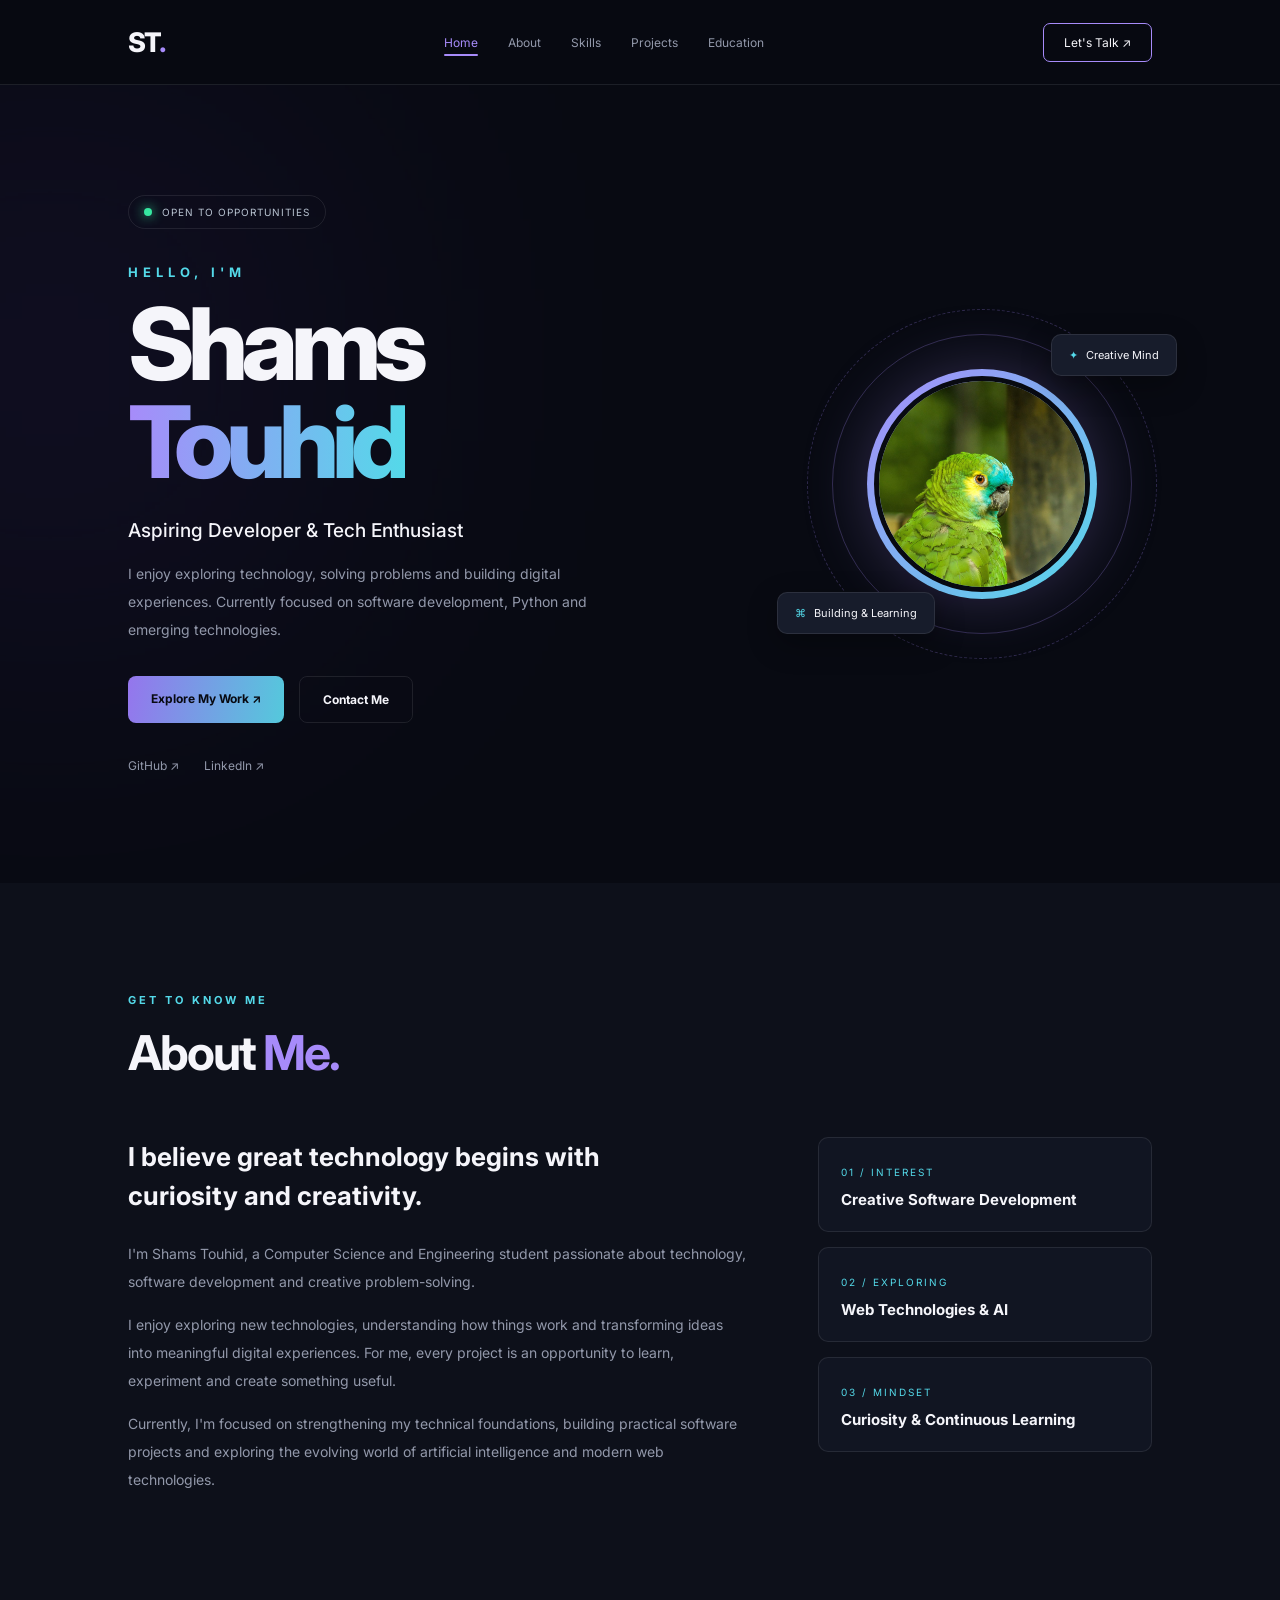
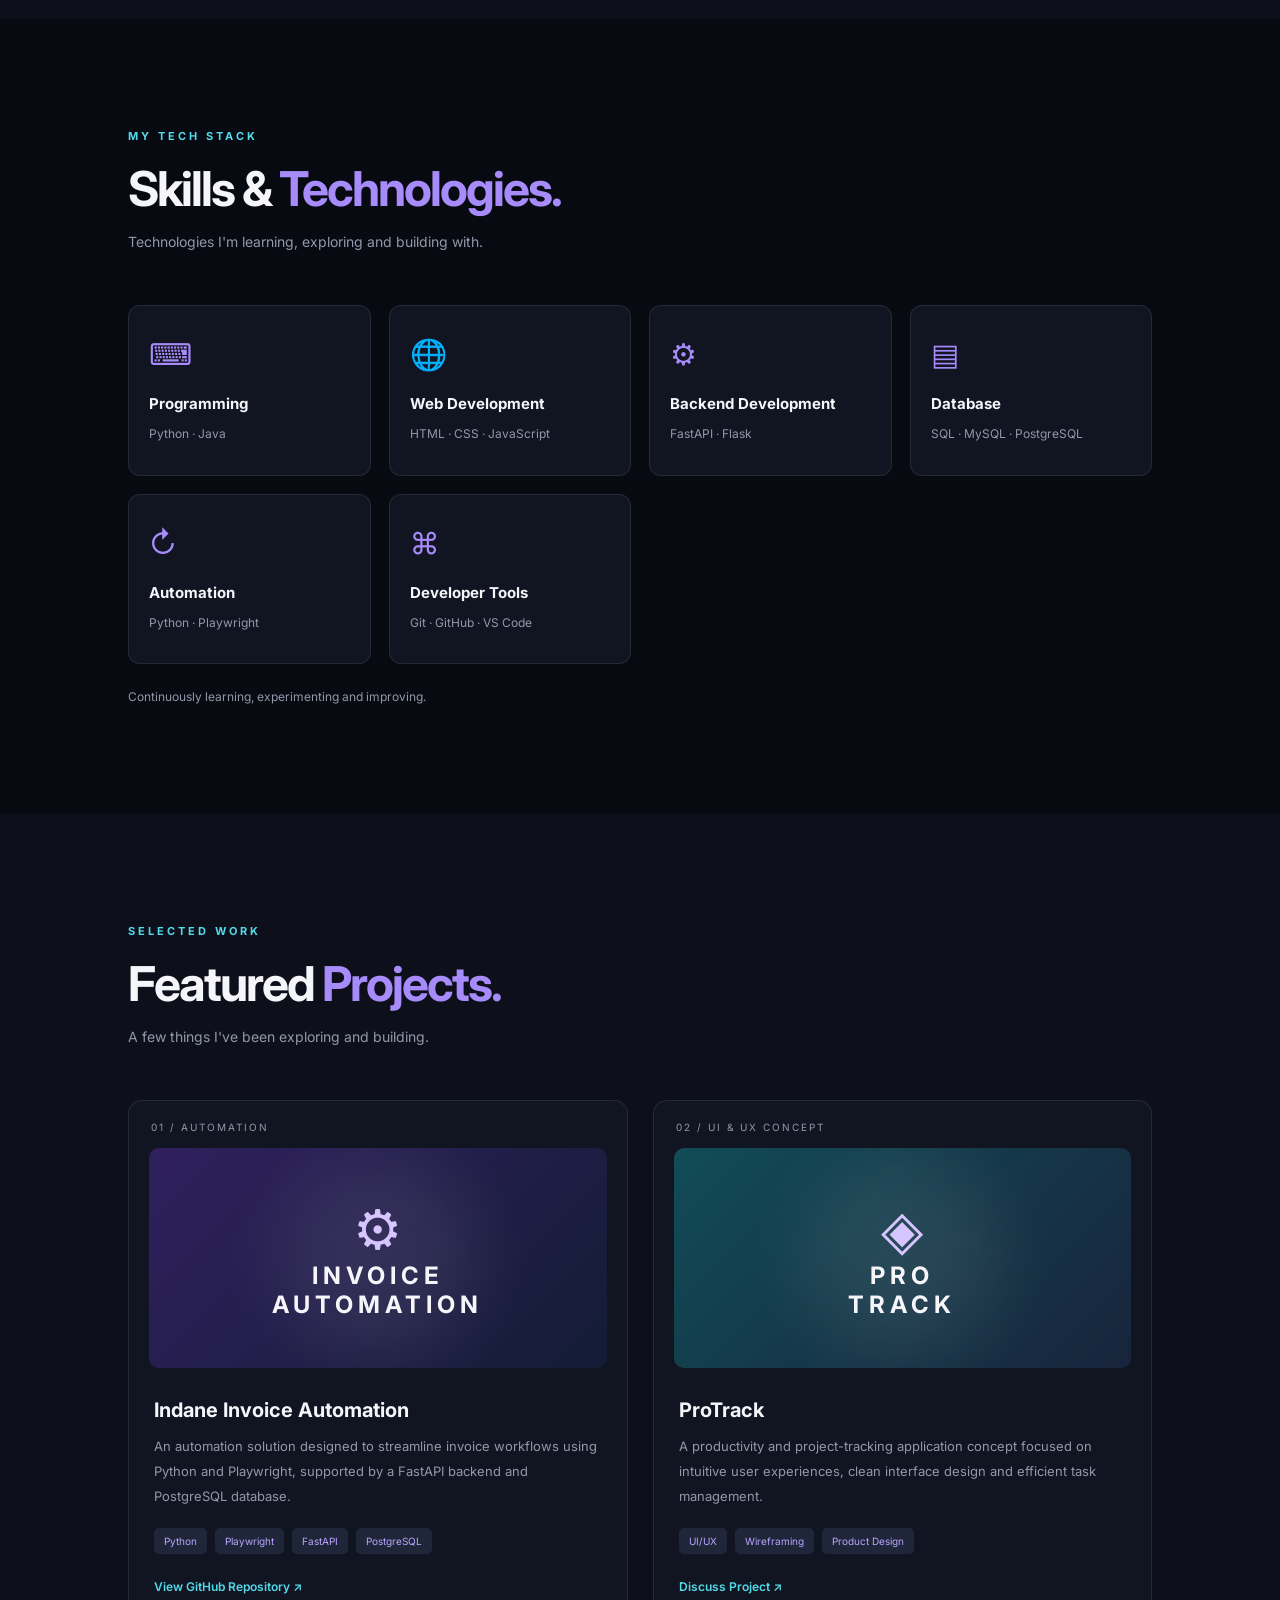
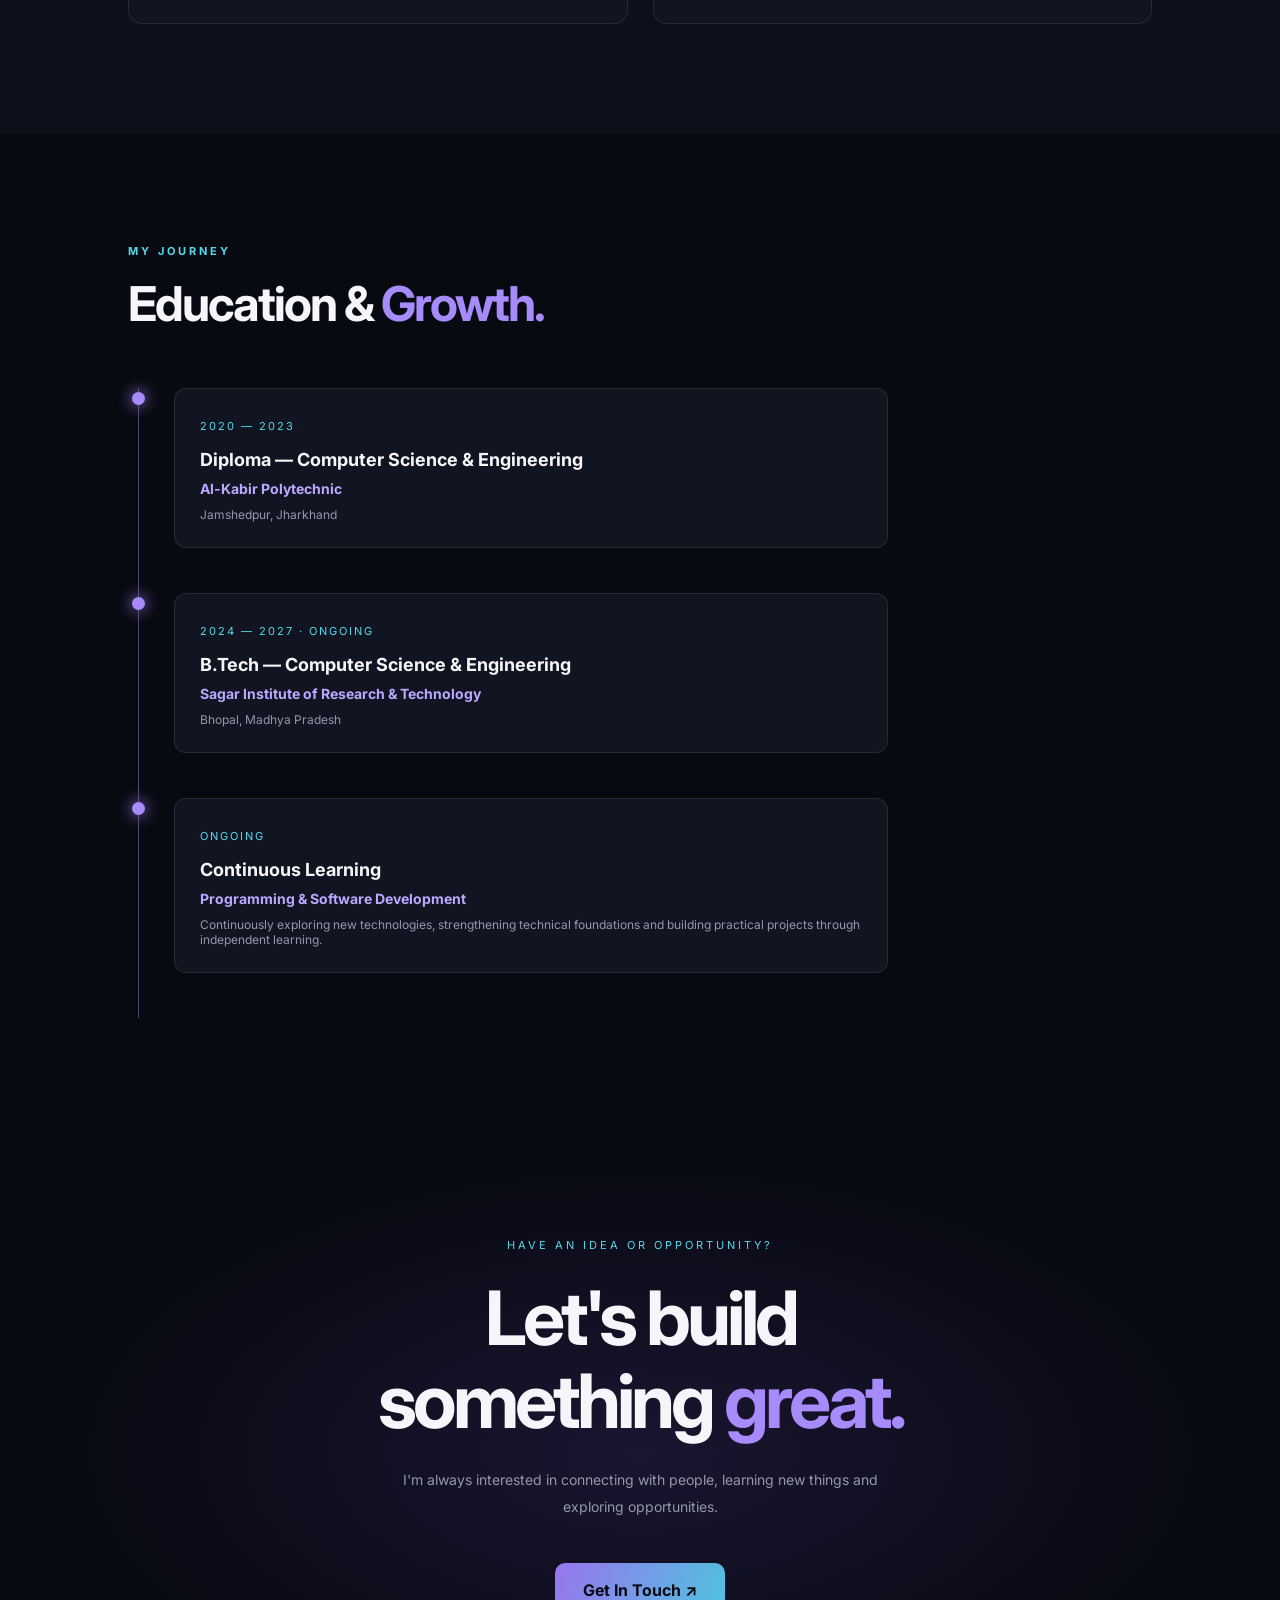
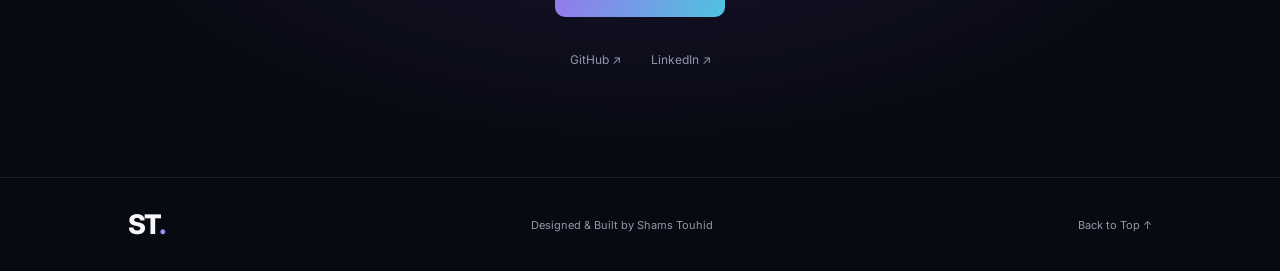
==== commit b9eccace: "Fix instant navigation and optimize portfolio" ====
--- a/index.html
+++ b/index.html
@@ -25,7 +25,7 @@
     <meta property="og:title" content="Shams Touhid | Creative Developer">
     <meta property="og:description"
         content="Explore my projects, technical skills and journey in software development.">
-    <meta property="og:image" content="https://YOUR-DOMAIN.com/Social-preview.png">
+    <meta property="og:image" content="https://touhid971.github.io/shams-touhid-portfolio/Social-preview.png">
     <meta property="og:image:width" content="1200">
     <meta property="og:image:height" content="630">
     <meta property="og:image:alt" content="Shams Touhid - Developer Portfolio">
--- a/Style.css
+++ b/Style.css
@@ -20,7 +20,7 @@
 }
 
 html {
-    scroll-behavior: smooth;
+    scroll-behavior: auto;
     scroll-padding-top: 90px;
 }
 
--- a/portfolio-fixes.css
+++ b/portfolio-fixes.css
@@ -11,7 +11,7 @@
 ========================================= */
 
 html {
-    scroll-behavior: smooth;
+    scroll-behavior: auto !important;
     scroll-padding-top: 90px;
 }
 
@@ -105,8 +105,10 @@
 
 .reveal {
     opacity: 0;
-    transform: translateY(28px);
-    transition: opacity 0.7s ease, transform 0.7s ease;
+    transform: translateY(12px);
+    transition:
+        opacity 0.35s ease,
+        transform 0.35s ease;
 }
 
 .reveal.visible {
@@ -506,7 +508,13 @@
                 box-shadow 0.3s ease;
 }
 
+
 .contact-box .btn-primary:hover {
     transform: translateY(-3px);
     box-shadow: 0 10px 30px rgba(139, 92, 246, 0.25);
 }
+
+/* Navigation scroll offset */
+section[id] {
+    scroll-margin-top: 100px;
+}
